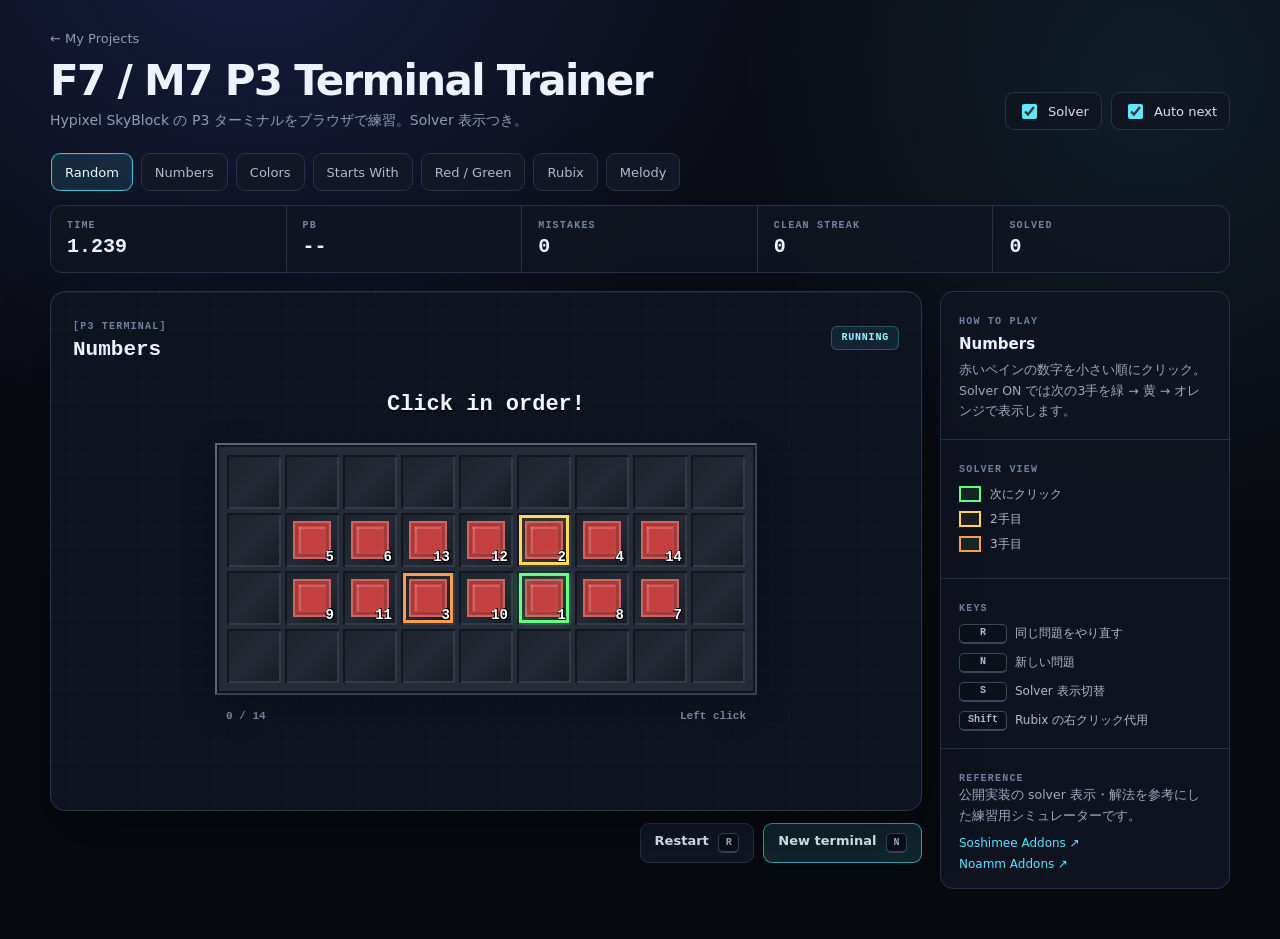
==== hypixel-terminal/index.html @ c309dcd3 "Add F7 M7 P3 terminal trainer" ====
<!DOCTYPE html>
<html lang="ja">
<head>
  <meta charset="UTF-8">
  <meta name="viewport" content="width=device-width, initial-scale=1.0">
  <meta name="description" content="Hypixel SkyBlock F7/M7 P3 terminal trainer with solver-style overlays.">
  <title>F7 / M7 P3 Terminal Trainer</title>
  <link rel="stylesheet" href="style.css">
</head>
<body>
  <main class="app-shell">
    <header class="topbar">
      <div>
        <a class="back-link" href="../">← My Projects</a>
        <h1>F7 / M7 P3 Terminal Trainer</h1>
        <p class="subtitle">Hypixel SkyBlock の P3 ターミナルをブラウザで練習。Solver 表示つき。</p>
      </div>
      <div class="top-actions">
        <label class="switch-row">
          <input id="solverToggle" type="checkbox" checked>
          <span>Solver</span>
        </label>
        <label class="switch-row">
          <input id="autoNextToggle" type="checkbox" checked>
          <span>Auto next</span>
        </label>
      </div>
    </header>

    <section class="mode-strip" aria-label="Terminal type">
      <button class="mode-btn active" data-mode="random">Random</button>
      <button class="mode-btn" data-mode="numbers">Numbers</button>
      <button class="mode-btn" data-mode="colors">Colors</button>
      <button class="mode-btn" data-mode="startswith">Starts With</button>
      <button class="mode-btn" data-mode="redgreen">Red / Green</button>
      <button class="mode-btn" data-mode="rubix">Rubix</button>
      <button class="mode-btn" data-mode="melody">Melody</button>
    </section>

    <section class="stats-bar" aria-label="Round stats">
      <div class="stat"><span class="stat-label">TIME</span><strong id="timeValue">0.000</strong></div>
      <div class="stat"><span class="stat-label">PB</span><strong id="pbValue">--</strong></div>
      <div class="stat"><span class="stat-label">MISTAKES</span><strong id="mistakeValue">0</strong></div>
      <div class="stat"><span class="stat-label">CLEAN STREAK</span><strong id="streakValue">0</strong></div>
      <div class="stat"><span class="stat-label">SOLVED</span><strong id="solvedValue">0</strong></div>
    </section>

    <section class="workspace">
      <div class="terminal-wrap">
        <div id="terminalCard" class="terminal-card">
          <div class="terminal-head">
            <div>
              <span class="terminal-kicker">[P3 TERMINAL]</span>
              <h2 id="terminalName">Numbers</h2>
            </div>
            <span id="roundState" class="round-state">READY</span>
          </div>

          <div id="prompt" class="prompt">Click in order!</div>
          <div id="grid" class="inventory-grid" role="grid" aria-label="Terminal inventory"></div>

          <div class="terminal-footer">
            <span id="progressText">0 / 0</span>
            <span id="inputHint">Left click</span>
          </div>
          <div id="flashLayer" class="flash-layer" aria-hidden="true"></div>
        </div>

        <div class="round-actions">
          <button id="restartBtn" class="secondary-btn">Restart <kbd>R</kbd></button>
          <button id="nextBtn" class="primary-btn">New terminal <kbd>N</kbd></button>
        </div>
      </div>

      <aside class="info-panel">
        <section>
          <span class="eyebrow">HOW TO PLAY</span>
          <h3 id="instructionTitle">Numbers</h3>
          <p id="instructionText"></p>
        </section>

        <section>
          <span class="eyebrow">SOLVER VIEW</span>
          <div id="solverLegend" class="solver-legend"></div>
        </section>

        <section class="key-list">
          <span class="eyebrow">KEYS</span>
          <div><kbd>R</kbd><span>同じ問題をやり直す</span></div>
          <div><kbd>N</kbd><span>新しい問題</span></div>
          <div><kbd>S</kbd><span>Solver 表示切替</span></div>
          <div><kbd>Shift</kbd><span>Rubix の右クリック代用</span></div>
        </section>

        <section class="reference-note">
          <span class="eyebrow">REFERENCE</span>
          <p>公開実装の solver 表示・解法を参考にした練習用シミュレーターです。</p>
          <div class="reference-links">
            <a href="https://github.com/SoshimeeDeveloper/Soshimee-Addons" target="_blank" rel="noreferrer">Soshimee Addons ↗</a>
            <a href="https://github.com/Noamm9/NoammAddons" target="_blank" rel="noreferrer">Noamm Addons ↗</a>
          </div>
        </section>
      </aside>
    </section>
  </main>

  <div id="toast" class="toast" role="status" aria-live="polite"></div>
  <script src="app.js"></script>
</body>
</html>
---- hypixel-terminal/style.css ----
:root {
  color-scheme: dark;
  --bg: #090b12;
  --panel: #101522;
  --panel-2: #151b2b;
  --line: #27314a;
  --text: #edf4ff;
  --muted: #8f9ab3;
  --cyan: #55e7ff;
  --green: #65ff84;
  --lime: #a9ff5c;
  --yellow: #ffd85c;
  --red: #ff5b68;
  --magenta: #ff62d7;
  --blue: #6c84ff;
  --slot: clamp(36px, 5.5vw, 54px);
}

* {
  box-sizing: border-box;
}

html {
  background: var(--bg);
}

body {
  margin: 0;
  min-height: 100vh;
  background:
    radial-gradient(circle at 20% -10%, rgba(74, 103, 255, 0.18), transparent 34rem),
    radial-gradient(circle at 90% 10%, rgba(85, 231, 255, 0.08), transparent 26rem),
    linear-gradient(180deg, #0a0d16, #080a10 72%);
  color: var(--text);
  font-family: Inter, ui-sans-serif, system-ui, -apple-system, BlinkMacSystemFont, "Segoe UI", sans-serif;
}

button,
input {
  font: inherit;
}

button {
  color: inherit;
}

a {
  color: var(--cyan);
  text-decoration: none;
}

a:hover {
  text-decoration: underline;
}

.app-shell {
  width: min(1180px, calc(100% - 30px));
  margin: 0 auto;
  padding: 28px 0 50px;
}

.topbar {
  display: flex;
  align-items: flex-end;
  justify-content: space-between;
  gap: 24px;
  margin-bottom: 22px;
}

.back-link {
  display: inline-block;
  margin-bottom: 14px;
  color: var(--muted);
  font-size: 13px;
}

h1 {
  margin: 0;
  font-size: clamp(26px, 4vw, 42px);
  line-height: 1;
  letter-spacing: -0.04em;
}

.subtitle {
  margin: 10px 0 0;
  color: var(--muted);
  font-size: 14px;
}

.top-actions {
  display: flex;
  gap: 9px;
  flex-wrap: wrap;
}

.switch-row {
  display: inline-flex;
  align-items: center;
  gap: 8px;
  min-height: 38px;
  padding: 0 12px;
  border: 1px solid var(--line);
  border-radius: 9px;
  background: rgba(16, 21, 34, 0.9);
  color: #d6dff0;
  font-size: 13px;
  cursor: pointer;
  user-select: none;
}

.switch-row input {
  width: 15px;
  height: 15px;
  accent-color: #63e6ff;
}

.mode-strip {
  display: flex;
  gap: 8px;
  overflow-x: auto;
  padding: 1px 1px 10px;
  scrollbar-width: thin;
}

.mode-btn,
.primary-btn,
.secondary-btn {
  border: 1px solid var(--line);
  border-radius: 9px;
  background: #111725;
  cursor: pointer;
  transition: 120ms ease;
}

.mode-btn {
  flex: 0 0 auto;
  min-height: 38px;
  padding: 0 13px;
  color: #aeb8ce;
  font-size: 13px;
}

.mode-btn:hover,
.secondary-btn:hover {
  border-color: #42506e;
  background: #161e2e;
}

.mode-btn.active {
  border-color: rgba(85, 231, 255, 0.75);
  background: rgba(85, 231, 255, 0.11);
  color: #e8fbff;
  box-shadow: inset 0 0 0 1px rgba(85, 231, 255, 0.08);
}

.stats-bar {
  display: grid;
  grid-template-columns: repeat(5, 1fr);
  overflow: hidden;
  margin: 4px 0 18px;
  border: 1px solid var(--line);
  border-radius: 12px;
  background: rgba(16, 21, 34, 0.82);
}

.stat {
  min-width: 0;
  padding: 14px 16px;
  border-right: 1px solid var(--line);
}

.stat:last-child {
  border-right: 0;
}

.stat-label {
  display: block;
  margin-bottom: 4px;
  color: #77839e;
  font: 700 10px/1.2 ui-monospace, SFMono-Regular, Menlo, Consolas, monospace;
  letter-spacing: 0.12em;
}

.stat strong {
  display: block;
  overflow: hidden;
  font: 700 20px/1.1 ui-monospace, SFMono-Regular, Menlo, Consolas, monospace;
  text-overflow: ellipsis;
}

.workspace {
  display: grid;
  grid-template-columns: minmax(0, 1fr) 290px;
  gap: 18px;
  align-items: start;
}

.terminal-wrap {
  min-width: 0;
}

.terminal-card {
  position: relative;
  overflow: hidden;
  min-height: 520px;
  padding: 22px;
  border: 1px solid #2a3550;
  border-radius: 15px;
  background:
    linear-gradient(rgba(255,255,255,0.012) 1px, transparent 1px),
    linear-gradient(90deg, rgba(255,255,255,0.012) 1px, transparent 1px),
    #0e1320;
  background-size: 18px 18px;
  box-shadow:
    0 24px 55px rgba(0, 0, 0, 0.32),
    inset 0 1px rgba(255,255,255,0.03);
}

.terminal-card.complete {
  border-color: rgba(101, 255, 132, 0.58);
  box-shadow: 0 24px 55px rgba(0, 0, 0, 0.32), inset 0 0 40px rgba(101, 255, 132, 0.045);
}

.terminal-head {
  display: flex;
  align-items: center;
  justify-content: space-between;
  gap: 18px;
}

.terminal-kicker,
.eyebrow {
  color: #70809f;
  font: 700 10px/1.2 ui-monospace, SFMono-Regular, Menlo, Consolas, monospace;
  letter-spacing: 0.12em;
}

.terminal-head h2 {
  margin: 5px 0 0;
  font: 700 21px/1.1 ui-monospace, SFMono-Regular, Menlo, Consolas, monospace;
}

.round-state {
  padding: 6px 9px;
  border: 1px solid rgba(85, 231, 255, 0.28);
  border-radius: 6px;
  background: rgba(85, 231, 255, 0.08);
  color: #9bf1ff;
  font: 700 10px/1 ui-monospace, SFMono-Regular, Menlo, Consolas, monospace;
  letter-spacing: 0.08em;
}

.round-state.done {
  border-color: rgba(101, 255, 132, 0.32);
  background: rgba(101, 255, 132, 0.1);
  color: #9dffad;
}

.prompt {
  min-height: 44px;
  margin: 22px auto 16px;
  display: flex;
  align-items: center;
  justify-content: center;
  color: #f4f6ff;
  font: 700 clamp(16px, 2.7vw, 22px)/1.25 ui-monospace, SFMono-Regular, Menlo, Consolas, monospace;
  text-align: center;
  text-shadow: 0 2px 0 rgba(0,0,0,0.7);
}

.inventory-grid {
  --rows: 5;
  position: relative;
  display: grid;
  grid-template-columns: repeat(9, var(--slot));
  grid-auto-rows: var(--slot);
  gap: 4px;
  width: max-content;
  max-width: 100%;
  margin: 0 auto;
  padding: 10px;
  border: 2px solid #383f50;
  border-top-color: #5c6475;
  border-left-color: #5c6475;
  background: #252b37;
  box-shadow:
    inset 0 0 0 2px #11151d,
    0 11px 30px rgba(0,0,0,0.26);
  touch-action: manipulation;
}

.slot {
  position: relative;
  display: flex;
  align-items: center;
  justify-content: center;
  min-width: 0;
  min-height: 0;
  padding: 2px;
  border: 0;
  border-radius: 1px;
  background:
    linear-gradient(135deg, #1d222c, #242a35 52%, #151a22);
  box-shadow:
    inset 2px 2px #11161f,
    inset -2px -2px #343b48;
  color: white;
  cursor: default;
  user-select: none;
}

.slot.interactive {
  cursor: pointer;
}

.slot.interactive:hover {
  filter: brightness(1.12);
}

.slot.solved {
  opacity: 0.18;
  filter: saturate(0.35);
}

.slot::after {
  content: "";
  position: absolute;
  inset: 2px;
  border: 0 solid transparent;
  pointer-events: none;
}

.slot.solver-1::after {
  border: 3px solid var(--green);
  box-shadow: inset 0 0 14px rgba(101, 255, 132, 0.2), 0 0 12px rgba(101, 255, 132, 0.28);
}

.slot.solver-2::after {
  border: 3px solid var(--yellow);
  box-shadow: inset 0 0 14px rgba(255, 216, 92, 0.15);
}

.slot.solver-3::after {
  border: 3px solid #ff9c54;
}

.slot.solver-target::after {
  border: 3px solid var(--green);
  background: rgba(101, 255, 132, 0.08);
  box-shadow: inset 0 0 16px rgba(101, 255, 132, 0.15);
}

.slot.solver-positive::after {
  border: 3px solid #76ff82;
  background: rgba(118, 255, 130, 0.08);
}

.slot.solver-negative::after {
  border: 3px solid #6aa2ff;
  background: rgba(106, 162, 255, 0.09);
}

.pane {
  position: absolute;
  inset: 8px;
  border: 2px solid rgba(255,255,255,0.18);
  box-shadow:
    inset 0 0 0 3px rgba(0,0,0,0.18),
    inset 0 0 10px rgba(255,255,255,0.12);
  background: var(--pane-color, #c44);
}

.pane::before,
.pane::after {
  content: "";
  position: absolute;
  background: rgba(255,255,255,0.16);
}

.pane::before {
  left: 4px;
  right: 4px;
  top: 4px;
  height: 2px;
}

.pane::after {
  top: 4px;
  bottom: 4px;
  left: 4px;
  width: 2px;
}

.slot-count {
  position: absolute;
  right: 5px;
  bottom: 3px;
  z-index: 3;
  color: #fff;
  font: 900 clamp(10px, 1.8vw, 14px)/1 ui-monospace, SFMono-Regular, Menlo, Consolas, monospace;
  text-shadow: 1px 1px #000, -1px 1px #000, 1px -1px #000;
}

.solver-number {
  position: relative;
  z-index: 4;
  color: #fff;
  font: 900 clamp(15px, 2vw, 20px)/1 ui-monospace, SFMono-Regular, Menlo, Consolas, monospace;
  text-shadow: 1px 1px 0 #000;
}

.item-icon {
  position: absolute;
  width: 64%;
  height: 64%;
  transform: rotate(-6deg);
  border: 2px solid rgba(255,255,255,0.22);
  border-radius: 5px;
  background:
    linear-gradient(135deg, rgba(255,255,255,0.28), transparent 30%),
    var(--item-color, #7d8aa6);
  box-shadow:
    inset -4px -4px rgba(0,0,0,0.16),
    2px 3px rgba(0,0,0,0.28);
}

.item-initials {
  position: relative;
  z-index: 2;
  max-width: 82%;
  color: white;
  font: 900 clamp(9px, 1.45vw, 12px)/1 ui-monospace, SFMono-Regular, Menlo, Consolas, monospace;
  text-align: center;
  text-shadow: 1px 1px #000;
  pointer-events: none;
}

.item-name {
  position: absolute;
  left: 2px;
  right: 2px;
  bottom: 2px;
  z-index: 3;
  overflow: hidden;
  color: rgba(255,255,255,0.88);
  font: 700 clamp(6px, 1vw, 8px)/1 ui-monospace, SFMono-Regular, Menlo, Consolas, monospace;
  text-align: center;
  text-overflow: ellipsis;
  white-space: nowrap;
  text-shadow: 1px 1px #000;
  pointer-events: none;
}

.melody-column::before {
  content: "";
  position: absolute;
  inset: 0;
  background: rgba(255, 98, 215, 0.10);
  box-shadow: inset 0 0 0 1px rgba(255, 98, 215, 0.22);
}

.melody-marker {
  position: absolute;
  inset: 8px;
  border: 2px solid rgba(255,255,255,0.28);
  background: #d345bf;
  box-shadow: inset 0 0 10px rgba(255,255,255,0.22);
}

.melody-runner {
  position: absolute;
  inset: 8px;
  border: 2px solid rgba(255,255,255,0.34);
  background: #68d85c;
  box-shadow: 0 0 14px rgba(104, 216, 92, 0.36), inset 0 0 8px rgba(255,255,255,0.18);
}

.melody-button {
  position: absolute;
  inset: 10px 7px;
  border: 2px solid rgba(255,255,255,0.25);
  background: #9a4b35;
  box-shadow: inset 0 0 0 3px rgba(0,0,0,0.18);
}

.melody-button.active {
  background: #78b54f;
}

.terminal-footer {
  display: flex;
  align-items: center;
  justify-content: space-between;
  gap: 12px;
  width: min(100%, 520px);
  margin: 14px auto 0;
  color: #7f8ba4;
  font: 700 11px/1.3 ui-monospace, SFMono-Regular, Menlo, Consolas, monospace;
}

.flash-layer {
  position: absolute;
  inset: 0;
  border-radius: inherit;
  pointer-events: none;
  opacity: 0;
}

.flash-layer.bad {
  animation: badFlash 220ms ease;
}

.flash-layer.good {
  animation: goodFlash 260ms ease;
}

@keyframes badFlash {
  0% { opacity: 0; box-shadow: inset 0 0 0 2px rgba(255,91,104,0); }
  35% { opacity: 1; box-shadow: inset 0 0 0 3px rgba(255,91,104,0.75), inset 0 0 60px rgba(255,91,104,0.08); }
  100% { opacity: 0; }
}

@keyframes goodFlash {
  0% { opacity: 0; }
  35% { opacity: 1; box-shadow: inset 0 0 0 3px rgba(101,255,132,0.72), inset 0 0 60px rgba(101,255,132,0.07); }
  100% { opacity: 0; }
}

.round-actions {
  display: flex;
  justify-content: flex-end;
  gap: 9px;
  margin-top: 12px;
}

.primary-btn,
.secondary-btn {
  min-height: 40px;
  padding: 0 14px;
  font-size: 13px;
  font-weight: 700;
}

.primary-btn {
  border-color: rgba(85, 231, 255, 0.65);
  background: rgba(85, 231, 255, 0.13);
  color: #e6fbff;
}

.primary-btn:hover {
  background: rgba(85, 231, 255, 0.19);
}

kbd {
  display: inline-flex;
  min-width: 21px;
  min-height: 20px;
  align-items: center;
  justify-content: center;
  padding: 0 5px;
  border: 1px solid #3b465d;
  border-bottom-width: 2px;
  border-radius: 5px;
  background: #0b101a;
  color: #aeb9ce;
  font: 700 10px/1 ui-monospace, SFMono-Regular, Menlo, Consolas, monospace;
}

.round-actions kbd {
  margin-left: 5px;
}

.info-panel {
  overflow: hidden;
  border: 1px solid var(--line);
  border-radius: 13px;
  background: rgba(16, 21, 34, 0.88);
}

.info-panel section {
  padding: 17px 18px;
  border-bottom: 1px solid var(--line);
}

.info-panel section:last-child {
  border-bottom: 0;
}

.info-panel h3 {
  margin: 7px 0 7px;
  font-size: 15px;
}

.info-panel p {
  margin: 0;
  color: #9ca8c0;
  font-size: 12.5px;
  line-height: 1.65;
}

.solver-legend {
  margin-top: 10px;
}

.legend-row {
  display: flex;
  align-items: center;
  gap: 9px;
  margin: 8px 0;
  color: #aeb8cb;
  font-size: 12px;
}

.legend-swatch {
  width: 22px;
  height: 16px;
  border: 2px solid var(--green);
  background: rgba(101,255,132,0.08);
}

.legend-swatch.second {
  border-color: var(--yellow);
  background: rgba(255,216,92,0.06);
}

.legend-swatch.third {
  border-color: #ff9c54;
}

.legend-swatch.right {
  border-color: #6aa2ff;
  background: rgba(106,162,255,0.08);
}

.key-list > div {
  display: grid;
  grid-template-columns: 48px 1fr;
  align-items: center;
  gap: 8px;
  margin-top: 9px;
  color: #aeb8cb;
  font-size: 12px;
}

.reference-links {
  display: flex;
  flex-direction: column;
  gap: 7px;
  margin-top: 10px;
  font-size: 12px;
}

.toast {
  position: fixed;
  left: 50%;
  bottom: 24px;
  z-index: 50;
  transform: translate(-50%, 18px);
  padding: 9px 13px;
  border: 1px solid #35415a;
  border-radius: 8px;
  background: rgba(10, 14, 24, 0.94);
  color: #dfe8fb;
  font: 700 12px/1.2 ui-monospace, SFMono-Regular, Menlo, Consolas, monospace;
  opacity: 0;
  pointer-events: none;
  transition: 160ms ease;
}

.toast.show {
  transform: translate(-50%, 0);
  opacity: 1;
}

@media (max-width: 900px) {
  .workspace {
    grid-template-columns: 1fr;
  }

  .info-panel {
    display: grid;
    grid-template-columns: repeat(2, 1fr);
  }

  .info-panel section {
    border-right: 1px solid var(--line);
  }

  .info-panel section:nth-child(even) {
    border-right: 0;
  }
}

@media (max-width: 720px) {
  :root {
    --slot: min(9.1vw, 47px);
  }

  .app-shell {
    width: min(100% - 18px, 1180px);
    padding-top: 18px;
  }

  .topbar {
    align-items: flex-start;
    flex-direction: column;
    gap: 14px;
  }

  .stats-bar {
    grid-template-columns: repeat(3, 1fr);
  }

  .stat {
    border-bottom: 1px solid var(--line);
  }

  .stat:nth-child(3) {
    border-right: 0;
  }

  .stat:nth-child(4),
  .stat:nth-child(5) {
    border-bottom: 0;
  }

  .terminal-card {
    min-height: 0;
    padding: 16px 8px 18px;
  }

  .inventory-grid {
    gap: 3px;
    padding: 7px;
  }

  .info-panel {
    grid-template-columns: 1fr;
  }

  .info-panel section,
  .info-panel section:nth-child(even) {
    border-right: 0;
  }

  .round-actions {
    justify-content: stretch;
  }

  .round-actions button {
    flex: 1;
  }
}

@media (max-width: 430px) {
  :root {
    --slot: 8.9vw;
  }

  .stats-bar {
    grid-template-columns: repeat(2, 1fr);
  }

  .stat:nth-child(2),
  .stat:nth-child(4) {
    border-right: 0;
  }

  .stat:nth-child(3) {
    border-right: 1px solid var(--line);
  }

  .stat:nth-child(4) {
    border-bottom: 1px solid var(--line);
  }

  .stat:nth-child(5) {
    grid-column: 1 / -1;
  }

  .prompt {
    margin-top: 16px;
  }

  .inventory-grid {
    gap: 2px;
    padding: 5px;
  }

  .pane,
  .melody-marker,
  .melody-runner {
    inset: 6px;
  }
}
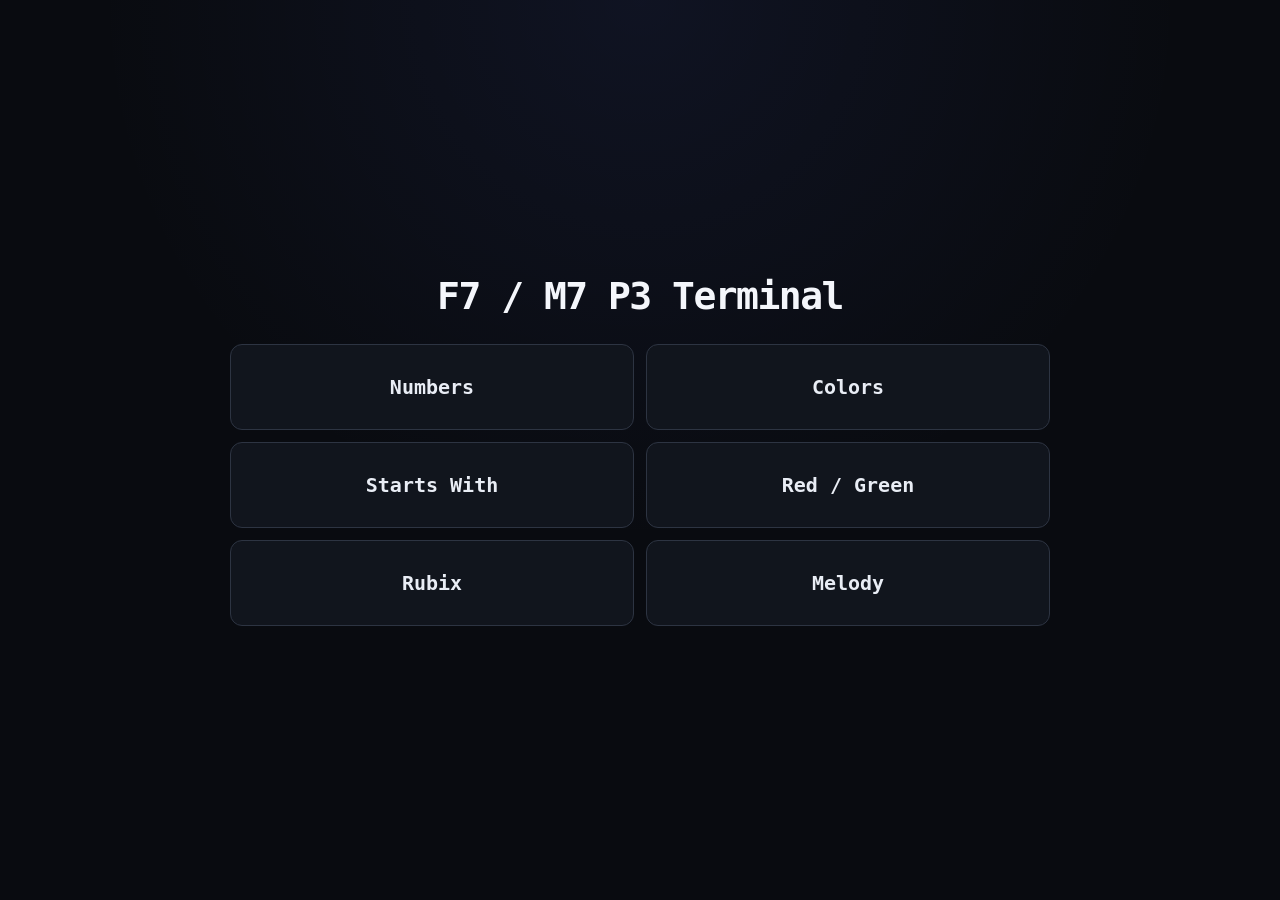
==== commit c1cac13b: "Simplify P3 terminal trainer UI" ====
--- a/hypixel-terminal/index.html
+++ b/hypixel-terminal/index.html
@@ -3,108 +3,28 @@
 <head>
   <meta charset="UTF-8">
   <meta name="viewport" content="width=device-width, initial-scale=1.0">
-  <meta name="description" content="Hypixel SkyBlock F7/M7 P3 terminal trainer with solver-style overlays.">
   <title>F7 / M7 P3 Terminal Trainer</title>
   <link rel="stylesheet" href="style.css">
 </head>
 <body>
-  <main class="app-shell">
-    <header class="topbar">
-      <div>
-        <a class="back-link" href="../">← My Projects</a>
-        <h1>F7 / M7 P3 Terminal Trainer</h1>
-        <p class="subtitle">Hypixel SkyBlock の P3 ターミナルをブラウザで練習。Solver 表示つき。</p>
-      </div>
-      <div class="top-actions">
-        <label class="switch-row">
-          <input id="solverToggle" type="checkbox" checked>
-          <span>Solver</span>
-        </label>
-        <label class="switch-row">
-          <input id="autoNextToggle" type="checkbox" checked>
-          <span>Auto next</span>
-        </label>
-      </div>
-    </header>
-
-    <section class="mode-strip" aria-label="Terminal type">
-      <button class="mode-btn active" data-mode="random">Random</button>
-      <button class="mode-btn" data-mode="numbers">Numbers</button>
-      <button class="mode-btn" data-mode="colors">Colors</button>
-      <button class="mode-btn" data-mode="startswith">Starts With</button>
-      <button class="mode-btn" data-mode="redgreen">Red / Green</button>
-      <button class="mode-btn" data-mode="rubix">Rubix</button>
-      <button class="mode-btn" data-mode="melody">Melody</button>
-    </section>
-
-    <section class="stats-bar" aria-label="Round stats">
-      <div class="stat"><span class="stat-label">TIME</span><strong id="timeValue">0.000</strong></div>
-      <div class="stat"><span class="stat-label">PB</span><strong id="pbValue">--</strong></div>
-      <div class="stat"><span class="stat-label">MISTAKES</span><strong id="mistakeValue">0</strong></div>
-      <div class="stat"><span class="stat-label">CLEAN STREAK</span><strong id="streakValue">0</strong></div>
-      <div class="stat"><span class="stat-label">SOLVED</span><strong id="solvedValue">0</strong></div>
-    </section>
-
-    <section class="workspace">
-      <div class="terminal-wrap">
-        <div id="terminalCard" class="terminal-card">
-          <div class="terminal-head">
-            <div>
-              <span class="terminal-kicker">[P3 TERMINAL]</span>
-              <h2 id="terminalName">Numbers</h2>
-            </div>
-            <span id="roundState" class="round-state">READY</span>
-          </div>
-
-          <div id="prompt" class="prompt">Click in order!</div>
-          <div id="grid" class="inventory-grid" role="grid" aria-label="Terminal inventory"></div>
-
-          <div class="terminal-footer">
-            <span id="progressText">0 / 0</span>
-            <span id="inputHint">Left click</span>
-          </div>
-          <div id="flashLayer" class="flash-layer" aria-hidden="true"></div>
-        </div>
-
-        <div class="round-actions">
-          <button id="restartBtn" class="secondary-btn">Restart <kbd>R</kbd></button>
-          <button id="nextBtn" class="primary-btn">New terminal <kbd>N</kbd></button>
-        </div>
-      </div>
-
-      <aside class="info-panel">
-        <section>
-          <span class="eyebrow">HOW TO PLAY</span>
-          <h3 id="instructionTitle">Numbers</h3>
-          <p id="instructionText"></p>
-        </section>
-
-        <section>
-          <span class="eyebrow">SOLVER VIEW</span>
-          <div id="solverLegend" class="solver-legend"></div>
-        </section>
-
-        <section class="key-list">
-          <span class="eyebrow">KEYS</span>
-          <div><kbd>R</kbd><span>同じ問題をやり直す</span></div>
-          <div><kbd>N</kbd><span>新しい問題</span></div>
-          <div><kbd>S</kbd><span>Solver 表示切替</span></div>
-          <div><kbd>Shift</kbd><span>Rubix の右クリック代用</span></div>
-        </section>
-
-        <section class="reference-note">
-          <span class="eyebrow">REFERENCE</span>
-          <p>公開実装の solver 表示・解法を参考にした練習用シミュレーターです。</p>
-          <div class="reference-links">
-            <a href="https://github.com/SoshimeeDeveloper/Soshimee-Addons" target="_blank" rel="noreferrer">Soshimee Addons ↗</a>
-            <a href="https://github.com/Noamm9/NoammAddons" target="_blank" rel="noreferrer">Noamm Addons ↗</a>
-          </div>
-        </section>
-      </aside>
-    </section>
+  <main id="selectionScreen" class="screen selection-screen">
+    <h1>F7 / M7 P3 Terminal</h1>
+    <div class="type-grid">
+      <button data-type="numbers">Numbers</button>
+      <button data-type="colors">Colors</button>
+      <button data-type="startswith">Starts With</button>
+      <button data-type="redgreen">Red / Green</button>
+      <button data-type="rubix">Rubix</button>
+      <button data-type="melody">Melody</button>
+    </div>
   </main>
 
-  <div id="toast" class="toast" role="status" aria-live="polite"></div>
+  <main id="gameScreen" class="screen game-screen hidden">
+    <button id="gameTitle" class="game-title" type="button"></button>
+    <div id="grid" class="inventory-grid" aria-label="Terminal solver"></div>
+    <div id="timer" class="timer">0.000</div>
+  </main>
+
   <script src="app.js"></script>
 </body>
 </html>
--- a/hypixel-terminal/style.css
+++ b/hypixel-terminal/style.css
@@ -1,291 +1,126 @@
 :root {
   color-scheme: dark;
-  --bg: #090b12;
-  --panel: #101522;
-  --panel-2: #151b2b;
-  --line: #27314a;
-  --text: #edf4ff;
-  --muted: #8f9ab3;
-  --cyan: #55e7ff;
+  --bg: #090b10;
+  --text: #f4f6fb;
+  --muted: #9299a8;
+  --slot: clamp(38px, 6vw, 58px);
   --green: #65ff84;
-  --lime: #a9ff5c;
   --yellow: #ffd85c;
-  --red: #ff5b68;
-  --magenta: #ff62d7;
-  --blue: #6c84ff;
-  --slot: clamp(36px, 5.5vw, 54px);
+  --orange: #ff9c54;
+  --blue: #6aa2ff;
 }
 
 * {
   box-sizing: border-box;
 }
 
-html {
-  background: var(--bg);
-}
-
+html,
 body {
   margin: 0;
+  min-height: 100%;
+  background: var(--bg);
+  color: var(--text);
+  font-family: ui-monospace, SFMono-Regular, Menlo, Consolas, monospace;
+}
+
+body {
   min-height: 100vh;
   background:
-    radial-gradient(circle at 20% -10%, rgba(74, 103, 255, 0.18), transparent 34rem),
-    radial-gradient(circle at 90% 10%, rgba(85, 231, 255, 0.08), transparent 26rem),
-    linear-gradient(180deg, #0a0d16, #080a10 72%);
-  color: var(--text);
-  font-family: Inter, ui-sans-serif, system-ui, -apple-system, BlinkMacSystemFont, "Segoe UI", sans-serif;
-}
-
-button,
-input {
+    radial-gradient(circle at 50% 0%, rgba(94, 118, 255, 0.08), transparent 34rem),
+    #090b10;
+}
+
+button {
   font: inherit;
 }
 
-button {
-  color: inherit;
-}
-
-a {
-  color: var(--cyan);
-  text-decoration: none;
-}
-
-a:hover {
-  text-decoration: underline;
-}
-
-.app-shell {
-  width: min(1180px, calc(100% - 30px));
+.screen {
+  width: min(100% - 24px, 820px);
+  min-height: 100vh;
   margin: 0 auto;
-  padding: 28px 0 50px;
-}
-
-.topbar {
+}
+
+.hidden {
+  display: none !important;
+}
+
+.selection-screen {
   display: flex;
-  align-items: flex-end;
-  justify-content: space-between;
-  gap: 24px;
-  margin-bottom: 22px;
-}
-
-.back-link {
-  display: inline-block;
-  margin-bottom: 14px;
-  color: var(--muted);
-  font-size: 13px;
-}
-
-h1 {
-  margin: 0;
-  font-size: clamp(26px, 4vw, 42px);
-  line-height: 1;
+  flex-direction: column;
+  justify-content: center;
+  padding: 42px 0;
+}
+
+.selection-screen h1 {
+  margin: 0 0 26px;
+  text-align: center;
+  font-size: clamp(24px, 5vw, 38px);
   letter-spacing: -0.04em;
 }
 
-.subtitle {
-  margin: 10px 0 0;
-  color: var(--muted);
-  font-size: 14px;
-}
-
-.top-actions {
+.type-grid {
+  display: grid;
+  grid-template-columns: repeat(2, minmax(0, 1fr));
+  gap: 12px;
+}
+
+.type-grid button {
+  min-height: 86px;
+  border: 1px solid #2d3442;
+  border-radius: 12px;
+  background: #11151d;
+  color: #e9edf5;
+  cursor: pointer;
+  font-size: clamp(16px, 2.5vw, 20px);
+  font-weight: 700;
+  transition: 120ms ease;
+}
+
+.type-grid button:hover {
+  border-color: #59657e;
+  background: #171d28;
+  transform: translateY(-1px);
+}
+
+.type-grid button:active {
+  transform: translateY(0);
+}
+
+.game-screen {
   display: flex;
-  gap: 9px;
-  flex-wrap: wrap;
-}
-
-.switch-row {
-  display: inline-flex;
-  align-items: center;
-  gap: 8px;
-  min-height: 38px;
-  padding: 0 12px;
-  border: 1px solid var(--line);
-  border-radius: 9px;
-  background: rgba(16, 21, 34, 0.9);
-  color: #d6dff0;
-  font-size: 13px;
-  cursor: pointer;
-  user-select: none;
-}
-
-.switch-row input {
-  width: 15px;
-  height: 15px;
-  accent-color: #63e6ff;
-}
-
-.mode-strip {
-  display: flex;
-  gap: 8px;
-  overflow-x: auto;
-  padding: 1px 1px 10px;
-  scrollbar-width: thin;
-}
-
-.mode-btn,
-.primary-btn,
-.secondary-btn {
-  border: 1px solid var(--line);
-  border-radius: 9px;
-  background: #111725;
-  cursor: pointer;
-  transition: 120ms ease;
-}
-
-.mode-btn {
-  flex: 0 0 auto;
-  min-height: 38px;
-  padding: 0 13px;
-  color: #aeb8ce;
-  font-size: 13px;
-}
-
-.mode-btn:hover,
-.secondary-btn:hover {
-  border-color: #42506e;
-  background: #161e2e;
-}
-
-.mode-btn.active {
-  border-color: rgba(85, 231, 255, 0.75);
-  background: rgba(85, 231, 255, 0.11);
-  color: #e8fbff;
-  box-shadow: inset 0 0 0 1px rgba(85, 231, 255, 0.08);
-}
-
-.stats-bar {
-  display: grid;
-  grid-template-columns: repeat(5, 1fr);
-  overflow: hidden;
-  margin: 4px 0 18px;
-  border: 1px solid var(--line);
-  border-radius: 12px;
-  background: rgba(16, 21, 34, 0.82);
-}
-
-.stat {
-  min-width: 0;
-  padding: 14px 16px;
-  border-right: 1px solid var(--line);
-}
-
-.stat:last-child {
-  border-right: 0;
-}
-
-.stat-label {
-  display: block;
-  margin-bottom: 4px;
-  color: #77839e;
-  font: 700 10px/1.2 ui-monospace, SFMono-Regular, Menlo, Consolas, monospace;
-  letter-spacing: 0.12em;
-}
-
-.stat strong {
-  display: block;
-  overflow: hidden;
-  font: 700 20px/1.1 ui-monospace, SFMono-Regular, Menlo, Consolas, monospace;
-  text-overflow: ellipsis;
-}
-
-.workspace {
-  display: grid;
-  grid-template-columns: minmax(0, 1fr) 290px;
-  gap: 18px;
-  align-items: start;
-}
-
-.terminal-wrap {
-  min-width: 0;
-}
-
-.terminal-card {
-  position: relative;
-  overflow: hidden;
-  min-height: 520px;
-  padding: 22px;
-  border: 1px solid #2a3550;
-  border-radius: 15px;
-  background:
-    linear-gradient(rgba(255,255,255,0.012) 1px, transparent 1px),
-    linear-gradient(90deg, rgba(255,255,255,0.012) 1px, transparent 1px),
-    #0e1320;
-  background-size: 18px 18px;
-  box-shadow:
-    0 24px 55px rgba(0, 0, 0, 0.32),
-    inset 0 1px rgba(255,255,255,0.03);
-}
-
-.terminal-card.complete {
-  border-color: rgba(101, 255, 132, 0.58);
-  box-shadow: 0 24px 55px rgba(0, 0, 0, 0.32), inset 0 0 40px rgba(101, 255, 132, 0.045);
-}
-
-.terminal-head {
-  display: flex;
-  align-items: center;
-  justify-content: space-between;
-  gap: 18px;
-}
-
-.terminal-kicker,
-.eyebrow {
-  color: #70809f;
-  font: 700 10px/1.2 ui-monospace, SFMono-Regular, Menlo, Consolas, monospace;
-  letter-spacing: 0.12em;
-}
-
-.terminal-head h2 {
-  margin: 5px 0 0;
-  font: 700 21px/1.1 ui-monospace, SFMono-Regular, Menlo, Consolas, monospace;
-}
-
-.round-state {
-  padding: 6px 9px;
-  border: 1px solid rgba(85, 231, 255, 0.28);
-  border-radius: 6px;
-  background: rgba(85, 231, 255, 0.08);
-  color: #9bf1ff;
-  font: 700 10px/1 ui-monospace, SFMono-Regular, Menlo, Consolas, monospace;
-  letter-spacing: 0.08em;
-}
-
-.round-state.done {
-  border-color: rgba(101, 255, 132, 0.32);
-  background: rgba(101, 255, 132, 0.1);
-  color: #9dffad;
-}
-
-.prompt {
-  min-height: 44px;
-  margin: 22px auto 16px;
-  display: flex;
+  flex-direction: column;
   align-items: center;
   justify-content: center;
-  color: #f4f6ff;
-  font: 700 clamp(16px, 2.7vw, 22px)/1.25 ui-monospace, SFMono-Regular, Menlo, Consolas, monospace;
-  text-align: center;
-  text-shadow: 0 2px 0 rgba(0,0,0,0.7);
+  padding: 28px 0;
+}
+
+.game-title {
+  margin: 0 0 18px;
+  padding: 0;
+  border: 0;
+  background: transparent;
+  color: var(--text);
+  cursor: pointer;
+  font-size: clamp(22px, 4vw, 34px);
+  font-weight: 800;
+  letter-spacing: -0.04em;
 }
 
 .inventory-grid {
-  --rows: 5;
-  position: relative;
   display: grid;
   grid-template-columns: repeat(9, var(--slot));
   grid-auto-rows: var(--slot);
   gap: 4px;
   width: max-content;
   max-width: 100%;
-  margin: 0 auto;
   padding: 10px;
-  border: 2px solid #383f50;
-  border-top-color: #5c6475;
-  border-left-color: #5c6475;
-  background: #252b37;
+  border: 2px solid #3d4350;
+  border-top-color: #646d7d;
+  border-left-color: #646d7d;
+  background: #252b35;
   box-shadow:
-    inset 0 0 0 2px #11151d,
-    0 11px 30px rgba(0,0,0,0.26);
+    inset 0 0 0 2px #11151c,
+    0 18px 40px rgba(0, 0, 0, 0.32);
   touch-action: manipulation;
 }
 
@@ -296,15 +131,14 @@
   justify-content: center;
   min-width: 0;
   min-height: 0;
-  padding: 2px;
+  padding: 0;
   border: 0;
   border-radius: 1px;
-  background:
-    linear-gradient(135deg, #1d222c, #242a35 52%, #151a22);
+  background: linear-gradient(135deg, #1d222b, #262c36 52%, #151920);
   box-shadow:
-    inset 2px 2px #11161f,
-    inset -2px -2px #343b48;
-  color: white;
+    inset 2px 2px #10151c,
+    inset -2px -2px #39414d;
+  color: #fff;
   cursor: default;
   user-select: none;
 }
@@ -318,95 +152,67 @@
 }
 
 .slot.solved {
-  opacity: 0.18;
-  filter: saturate(0.35);
+  opacity: 0.17;
 }
 
 .slot::after {
   content: "";
   position: absolute;
   inset: 2px;
-  border: 0 solid transparent;
+  z-index: 5;
   pointer-events: none;
 }
 
 .slot.solver-1::after {
   border: 3px solid var(--green);
-  box-shadow: inset 0 0 14px rgba(101, 255, 132, 0.2), 0 0 12px rgba(101, 255, 132, 0.28);
+  box-shadow: inset 0 0 14px rgba(101,255,132,.18), 0 0 12px rgba(101,255,132,.22);
 }
 
 .slot.solver-2::after {
   border: 3px solid var(--yellow);
-  box-shadow: inset 0 0 14px rgba(255, 216, 92, 0.15);
 }
 
 .slot.solver-3::after {
-  border: 3px solid #ff9c54;
-}
-
-.slot.solver-target::after {
+  border: 3px solid var(--orange);
+}
+
+.slot.solver-target::after,
+.slot.solver-positive::after {
   border: 3px solid var(--green);
-  background: rgba(101, 255, 132, 0.08);
-  box-shadow: inset 0 0 16px rgba(101, 255, 132, 0.15);
-}
-
-.slot.solver-positive::after {
-  border: 3px solid #76ff82;
-  background: rgba(118, 255, 130, 0.08);
+  background: rgba(101,255,132,.06);
 }
 
 .slot.solver-negative::after {
-  border: 3px solid #6aa2ff;
-  background: rgba(106, 162, 255, 0.09);
+  border: 3px solid var(--blue);
+  background: rgba(106,162,255,.06);
 }
 
 .pane {
   position: absolute;
   inset: 8px;
-  border: 2px solid rgba(255,255,255,0.18);
+  border: 2px solid rgba(255,255,255,.18);
+  background: var(--pane-color, #c44);
   box-shadow:
-    inset 0 0 0 3px rgba(0,0,0,0.18),
-    inset 0 0 10px rgba(255,255,255,0.12);
-  background: var(--pane-color, #c44);
-}
-
-.pane::before,
-.pane::after {
-  content: "";
-  position: absolute;
-  background: rgba(255,255,255,0.16);
-}
-
-.pane::before {
-  left: 4px;
-  right: 4px;
-  top: 4px;
-  height: 2px;
-}
-
-.pane::after {
-  top: 4px;
-  bottom: 4px;
-  left: 4px;
-  width: 2px;
+    inset 0 0 0 3px rgba(0,0,0,.18),
+    inset 0 0 10px rgba(255,255,255,.1);
 }
 
 .slot-count {
   position: absolute;
   right: 5px;
   bottom: 3px;
-  z-index: 3;
-  color: #fff;
-  font: 900 clamp(10px, 1.8vw, 14px)/1 ui-monospace, SFMono-Regular, Menlo, Consolas, monospace;
+  z-index: 4;
+  font-size: clamp(10px, 1.7vw, 14px);
+  font-weight: 900;
   text-shadow: 1px 1px #000, -1px 1px #000, 1px -1px #000;
 }
 
 .solver-number {
   position: relative;
-  z-index: 4;
-  color: #fff;
-  font: 900 clamp(15px, 2vw, 20px)/1 ui-monospace, SFMono-Regular, Menlo, Consolas, monospace;
-  text-shadow: 1px 1px 0 #000;
+  z-index: 6;
+  font-size: clamp(15px, 2vw, 20px);
+  font-weight: 900;
+  text-shadow: 1px 1px #000;
 }
 
 .item-icon {
@@ -414,25 +220,24 @@
   width: 64%;
   height: 64%;
   transform: rotate(-6deg);
-  border: 2px solid rgba(255,255,255,0.22);
+  border: 2px solid rgba(255,255,255,.22);
   border-radius: 5px;
   background:
-    linear-gradient(135deg, rgba(255,255,255,0.28), transparent 30%),
+    linear-gradient(135deg, rgba(255,255,255,.28), transparent 30%),
     var(--item-color, #7d8aa6);
   box-shadow:
-    inset -4px -4px rgba(0,0,0,0.16),
-    2px 3px rgba(0,0,0,0.28);
+    inset -4px -4px rgba(0,0,0,.16),
+    2px 3px rgba(0,0,0,.28);
 }
 
 .item-initials {
   position: relative;
-  z-index: 2;
+  z-index: 3;
   max-width: 82%;
-  color: white;
-  font: 900 clamp(9px, 1.45vw, 12px)/1 ui-monospace, SFMono-Regular, Menlo, Consolas, monospace;
+  font-size: clamp(9px, 1.45vw, 12px);
+  font-weight: 900;
   text-align: center;
   text-shadow: 1px 1px #000;
-  pointer-events: none;
 }
 
 .item-name {
@@ -440,351 +245,84 @@
   left: 2px;
   right: 2px;
   bottom: 2px;
-  z-index: 3;
+  z-index: 4;
   overflow: hidden;
-  color: rgba(255,255,255,0.88);
-  font: 700 clamp(6px, 1vw, 8px)/1 ui-monospace, SFMono-Regular, Menlo, Consolas, monospace;
+  font-size: clamp(6px, 1vw, 8px);
+  font-weight: 700;
   text-align: center;
   text-overflow: ellipsis;
   white-space: nowrap;
   text-shadow: 1px 1px #000;
-  pointer-events: none;
 }
 
 .melody-column::before {
   content: "";
   position: absolute;
   inset: 0;
-  background: rgba(255, 98, 215, 0.10);
-  box-shadow: inset 0 0 0 1px rgba(255, 98, 215, 0.22);
+  background: rgba(255, 98, 215, .10);
+  box-shadow: inset 0 0 0 1px rgba(255, 98, 215, .24);
 }
 
 .melody-marker {
   position: absolute;
   inset: 8px;
-  border: 2px solid rgba(255,255,255,0.28);
   background: #d345bf;
-  box-shadow: inset 0 0 10px rgba(255,255,255,0.22);
+  border: 2px solid rgba(255,255,255,.28);
 }
 
 .melody-runner {
   position: absolute;
   inset: 8px;
-  border: 2px solid rgba(255,255,255,0.34);
   background: #68d85c;
-  box-shadow: 0 0 14px rgba(104, 216, 92, 0.36), inset 0 0 8px rgba(255,255,255,0.18);
+  border: 2px solid rgba(255,255,255,.34);
+  box-shadow: 0 0 14px rgba(104,216,92,.36);
 }
 
 .melody-button {
   position: absolute;
   inset: 10px 7px;
-  border: 2px solid rgba(255,255,255,0.25);
-  background: #9a4b35;
-  box-shadow: inset 0 0 0 3px rgba(0,0,0,0.18);
+  background: #944935;
+  border: 2px solid rgba(255,255,255,.24);
 }
 
 .melody-button.active {
   background: #78b54f;
 }
 
-.terminal-footer {
-  display: flex;
-  align-items: center;
-  justify-content: space-between;
-  gap: 12px;
-  width: min(100%, 520px);
-  margin: 14px auto 0;
-  color: #7f8ba4;
-  font: 700 11px/1.3 ui-monospace, SFMono-Regular, Menlo, Consolas, monospace;
-}
-
-.flash-layer {
-  position: absolute;
-  inset: 0;
-  border-radius: inherit;
-  pointer-events: none;
-  opacity: 0;
-}
-
-.flash-layer.bad {
-  animation: badFlash 220ms ease;
-}
-
-.flash-layer.good {
-  animation: goodFlash 260ms ease;
-}
-
-@keyframes badFlash {
-  0% { opacity: 0; box-shadow: inset 0 0 0 2px rgba(255,91,104,0); }
-  35% { opacity: 1; box-shadow: inset 0 0 0 3px rgba(255,91,104,0.75), inset 0 0 60px rgba(255,91,104,0.08); }
-  100% { opacity: 0; }
-}
-
-@keyframes goodFlash {
-  0% { opacity: 0; }
-  35% { opacity: 1; box-shadow: inset 0 0 0 3px rgba(101,255,132,0.72), inset 0 0 60px rgba(101,255,132,0.07); }
-  100% { opacity: 0; }
-}
-
-.round-actions {
-  display: flex;
-  justify-content: flex-end;
-  gap: 9px;
-  margin-top: 12px;
-}
-
-.primary-btn,
-.secondary-btn {
-  min-height: 40px;
-  padding: 0 14px;
-  font-size: 13px;
-  font-weight: 700;
-}
-
-.primary-btn {
-  border-color: rgba(85, 231, 255, 0.65);
-  background: rgba(85, 231, 255, 0.13);
-  color: #e6fbff;
-}
-
-.primary-btn:hover {
-  background: rgba(85, 231, 255, 0.19);
-}
-
-kbd {
-  display: inline-flex;
-  min-width: 21px;
-  min-height: 20px;
-  align-items: center;
-  justify-content: center;
-  padding: 0 5px;
-  border: 1px solid #3b465d;
-  border-bottom-width: 2px;
-  border-radius: 5px;
-  background: #0b101a;
-  color: #aeb9ce;
-  font: 700 10px/1 ui-monospace, SFMono-Regular, Menlo, Consolas, monospace;
-}
-
-.round-actions kbd {
-  margin-left: 5px;
-}
-
-.info-panel {
-  overflow: hidden;
-  border: 1px solid var(--line);
-  border-radius: 13px;
-  background: rgba(16, 21, 34, 0.88);
-}
-
-.info-panel section {
-  padding: 17px 18px;
-  border-bottom: 1px solid var(--line);
-}
-
-.info-panel section:last-child {
-  border-bottom: 0;
-}
-
-.info-panel h3 {
-  margin: 7px 0 7px;
-  font-size: 15px;
-}
-
-.info-panel p {
-  margin: 0;
-  color: #9ca8c0;
-  font-size: 12.5px;
-  line-height: 1.65;
-}
-
-.solver-legend {
-  margin-top: 10px;
-}
-
-.legend-row {
-  display: flex;
-  align-items: center;
-  gap: 9px;
-  margin: 8px 0;
-  color: #aeb8cb;
-  font-size: 12px;
-}
-
-.legend-swatch {
-  width: 22px;
-  height: 16px;
-  border: 2px solid var(--green);
-  background: rgba(101,255,132,0.08);
-}
-
-.legend-swatch.second {
-  border-color: var(--yellow);
-  background: rgba(255,216,92,0.06);
-}
-
-.legend-swatch.third {
-  border-color: #ff9c54;
-}
-
-.legend-swatch.right {
-  border-color: #6aa2ff;
-  background: rgba(106,162,255,0.08);
-}
-
-.key-list > div {
-  display: grid;
-  grid-template-columns: 48px 1fr;
-  align-items: center;
-  gap: 8px;
-  margin-top: 9px;
-  color: #aeb8cb;
-  font-size: 12px;
-}
-
-.reference-links {
-  display: flex;
-  flex-direction: column;
-  gap: 7px;
-  margin-top: 10px;
-  font-size: 12px;
-}
-
-.toast {
-  position: fixed;
-  left: 50%;
-  bottom: 24px;
-  z-index: 50;
-  transform: translate(-50%, 18px);
-  padding: 9px 13px;
-  border: 1px solid #35415a;
-  border-radius: 8px;
-  background: rgba(10, 14, 24, 0.94);
-  color: #dfe8fb;
-  font: 700 12px/1.2 ui-monospace, SFMono-Regular, Menlo, Consolas, monospace;
-  opacity: 0;
-  pointer-events: none;
-  transition: 160ms ease;
-}
-
-.toast.show {
-  transform: translate(-50%, 0);
-  opacity: 1;
-}
-
-@media (max-width: 900px) {
-  .workspace {
+.timer {
+  margin-top: 18px;
+  color: #e9edf7;
+  font-size: clamp(24px, 5vw, 38px);
+  font-weight: 800;
+  letter-spacing: -0.04em;
+  font-variant-numeric: tabular-nums;
+}
+
+.game-screen.complete .timer {
+  color: #8cff9e;
+}
+
+@media (max-width: 620px) {
+  :root {
+    --slot: min(9.2vw, 48px);
+  }
+
+  .screen {
+    width: min(100% - 14px, 820px);
+  }
+
+  .type-grid {
     grid-template-columns: 1fr;
-  }
-
-  .info-panel {
-    display: grid;
-    grid-template-columns: repeat(2, 1fr);
-  }
-
-  .info-panel section {
-    border-right: 1px solid var(--line);
-  }
-
-  .info-panel section:nth-child(even) {
-    border-right: 0;
-  }
-}
-
-@media (max-width: 720px) {
-  :root {
-    --slot: min(9.1vw, 47px);
-  }
-
-  .app-shell {
-    width: min(100% - 18px, 1180px);
-    padding-top: 18px;
-  }
-
-  .topbar {
-    align-items: flex-start;
-    flex-direction: column;
-    gap: 14px;
-  }
-
-  .stats-bar {
-    grid-template-columns: repeat(3, 1fr);
-  }
-
-  .stat {
-    border-bottom: 1px solid var(--line);
-  }
-
-  .stat:nth-child(3) {
-    border-right: 0;
-  }
-
-  .stat:nth-child(4),
-  .stat:nth-child(5) {
-    border-bottom: 0;
-  }
-
-  .terminal-card {
-    min-height: 0;
-    padding: 16px 8px 18px;
-  }
-
-  .inventory-grid {
-    gap: 3px;
-    padding: 7px;
-  }
-
-  .info-panel {
-    grid-template-columns: 1fr;
-  }
-
-  .info-panel section,
-  .info-panel section:nth-child(even) {
-    border-right: 0;
-  }
-
-  .round-actions {
-    justify-content: stretch;
-  }
-
-  .round-actions button {
-    flex: 1;
-  }
-}
-
-@media (max-width: 430px) {
-  :root {
-    --slot: 8.9vw;
-  }
-
-  .stats-bar {
-    grid-template-columns: repeat(2, 1fr);
-  }
-
-  .stat:nth-child(2),
-  .stat:nth-child(4) {
-    border-right: 0;
-  }
-
-  .stat:nth-child(3) {
-    border-right: 1px solid var(--line);
-  }
-
-  .stat:nth-child(4) {
-    border-bottom: 1px solid var(--line);
-  }
-
-  .stat:nth-child(5) {
-    grid-column: 1 / -1;
-  }
-
-  .prompt {
-    margin-top: 16px;
+    gap: 9px;
+  }
+
+  .type-grid button {
+    min-height: 68px;
   }
 
   .inventory-grid {
     gap: 2px;
-    padding: 5px;
+    padding: 6px;
   }
 
   .pane,
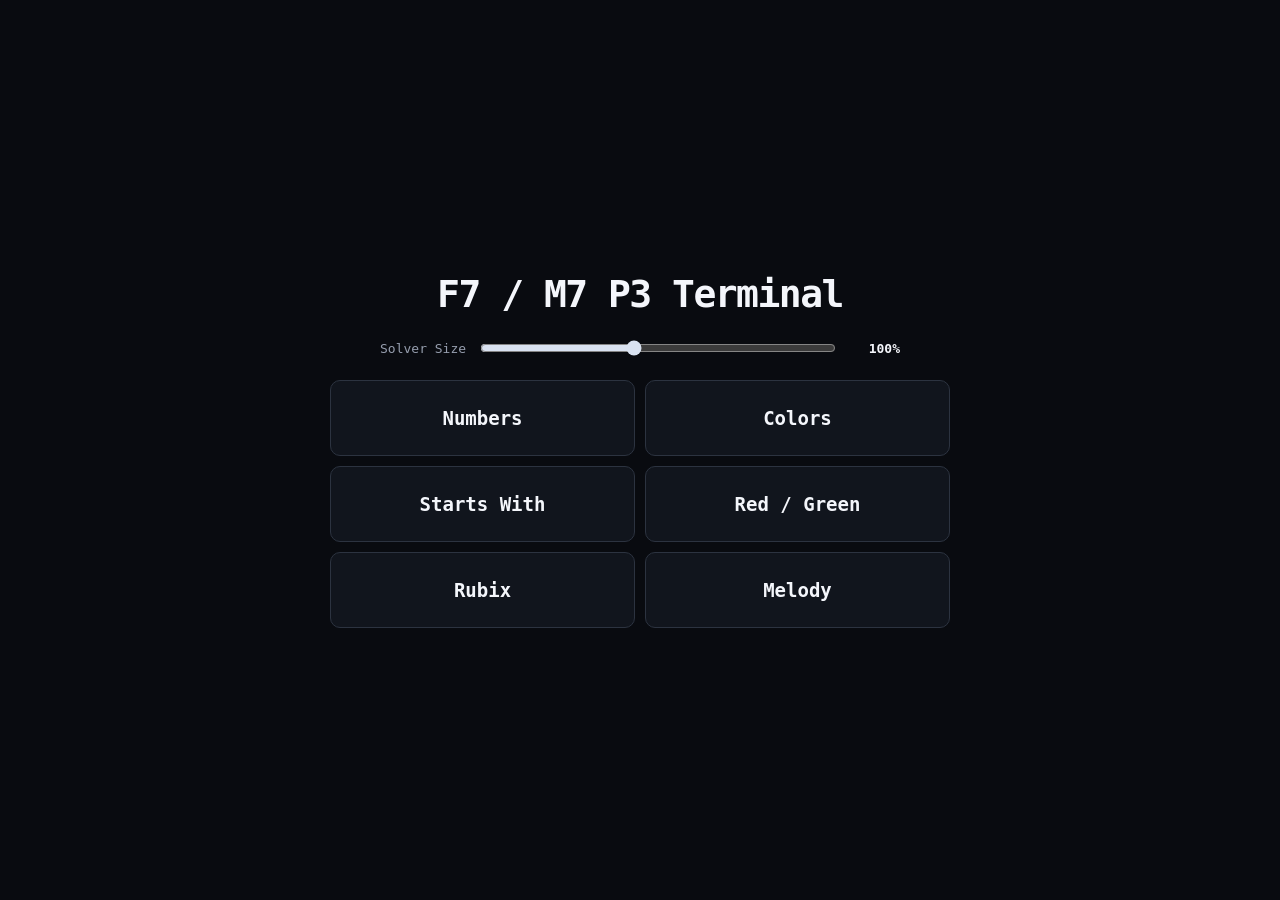
==== commit a67a02d7: "Simplify terminal solver display and add size control" ====
--- a/hypixel-terminal/index.html
+++ b/hypixel-terminal/index.html
@@ -9,6 +9,13 @@
 <body>
   <main id="selectionScreen" class="screen selection-screen">
     <h1>F7 / M7 P3 Terminal</h1>
+
+    <label class="size-control">
+      <span>Solver Size</span>
+      <input id="sizeRange" type="range" min="70" max="140" step="5" value="100">
+      <strong id="sizeValue">100%</strong>
+    </label>
+
     <div class="type-grid">
       <button data-type="numbers">Numbers</button>
       <button data-type="colors">Colors</button>
@@ -20,9 +27,14 @@
   </main>
 
   <main id="gameScreen" class="screen game-screen hidden">
-    <button id="gameTitle" class="game-title" type="button"></button>
-    <div id="grid" class="inventory-grid" aria-label="Terminal solver"></div>
+    <h2 id="gameTitle" class="game-title"></h2>
+    <div id="grid" class="solver-grid" aria-label="Terminal solver"></div>
     <div id="timer" class="timer">0.000</div>
+
+    <div class="back-row">
+      <span class="esc-hint"><kbd>Esc</kbd></span>
+      <button id="backButton" class="back-button" type="button">戻る</button>
+    </div>
   </main>
 
   <script src="app.js"></script>
--- a/hypixel-terminal/style.css
+++ b/hypixel-terminal/style.css
@@ -1,13 +1,16 @@
 :root {
   color-scheme: dark;
   --bg: #090b10;
+  --panel: #11151d;
+  --line: #2c3340;
   --text: #f4f6fb;
-  --muted: #9299a8;
-  --slot: clamp(38px, 6vw, 58px);
-  --green: #65ff84;
+  --muted: #969eae;
+  --solver-size: 100%;
+  --green: #66ff83;
   --yellow: #ffd85c;
-  --orange: #ff9c54;
-  --blue: #6aa2ff;
+  --orange: #ff9d55;
+  --blue: #67a0ff;
+  --magenta: #ee5aca;
 }
 
 * {
@@ -25,65 +28,86 @@
 
 body {
   min-height: 100vh;
-  background:
-    radial-gradient(circle at 50% 0%, rgba(94, 118, 255, 0.08), transparent 34rem),
-    #090b10;
+}
+
+button,
+input {
+  font: inherit;
 }
 
 button {
-  font: inherit;
+  color: inherit;
+}
+
+.hidden {
+  display: none !important;
 }
 
 .screen {
-  width: min(100% - 24px, 820px);
+  width: min(100% - 24px, 860px);
   min-height: 100vh;
   margin: 0 auto;
 }
 
-.hidden {
-  display: none !important;
-}
-
 .selection-screen {
   display: flex;
   flex-direction: column;
   justify-content: center;
-  padding: 42px 0;
+  gap: 22px;
+  padding: 36px 0;
 }
 
 .selection-screen h1 {
-  margin: 0 0 26px;
+  margin: 0;
   text-align: center;
   font-size: clamp(24px, 5vw, 38px);
   letter-spacing: -0.04em;
 }
 
+.size-control {
+  display: grid;
+  grid-template-columns: auto minmax(120px, 1fr) 54px;
+  align-items: center;
+  gap: 12px;
+  width: min(100%, 520px);
+  margin: 0 auto;
+  color: var(--muted);
+  font-size: 13px;
+}
+
+.size-control input {
+  width: 100%;
+  accent-color: #d9e2f1;
+}
+
+.size-control strong {
+  color: var(--text);
+  text-align: right;
+  font-weight: 700;
+}
+
 .type-grid {
   display: grid;
   grid-template-columns: repeat(2, minmax(0, 1fr));
-  gap: 12px;
+  gap: 10px;
+  width: min(100%, 620px);
+  margin: 0 auto;
 }
 
 .type-grid button {
-  min-height: 86px;
-  border: 1px solid #2d3442;
-  border-radius: 12px;
-  background: #11151d;
-  color: #e9edf5;
+  min-height: 76px;
+  border: 1px solid var(--line);
+  border-radius: 10px;
+  background: var(--panel);
   cursor: pointer;
-  font-size: clamp(16px, 2.5vw, 20px);
-  font-weight: 700;
-  transition: 120ms ease;
+  font-size: clamp(15px, 2.3vw, 19px);
+  font-weight: 700;
+  transition: 110ms ease;
 }
 
 .type-grid button:hover {
-  border-color: #59657e;
-  background: #171d28;
-  transform: translateY(-1px);
-}
-
-.type-grid button:active {
-  transform: translateY(0);
+  border-color: #586276;
+  background: #171c25;
 }
 
 .game-screen {
@@ -95,239 +119,179 @@
 }
 
 .game-title {
-  margin: 0 0 18px;
+  margin: 0 0 20px;
+  font-size: clamp(22px, 4vw, 32px);
+  line-height: 1;
+  letter-spacing: -0.04em;
+}
+
+.solver-grid {
+  --cell: calc(52px * var(--scale, 1));
+  display: grid;
+  grid-template-columns: repeat(var(--cols, 7), var(--cell));
+  grid-auto-rows: var(--cell);
+  gap: calc(4px * var(--scale, 1));
+  width: max-content;
+  max-width: 100%;
+}
+
+.solver-cell {
+  position: relative;
+  display: flex;
+  align-items: center;
+  justify-content: center;
+  width: var(--cell);
+  height: var(--cell);
   padding: 0;
   border: 0;
+  border-radius: calc(3px * var(--scale, 1));
   background: transparent;
-  color: var(--text);
-  cursor: pointer;
-  font-size: clamp(22px, 4vw, 34px);
-  font-weight: 800;
-  letter-spacing: -0.04em;
-}
-
-.inventory-grid {
-  display: grid;
-  grid-template-columns: repeat(9, var(--slot));
-  grid-auto-rows: var(--slot);
-  gap: 4px;
-  width: max-content;
-  max-width: 100%;
-  padding: 10px;
-  border: 2px solid #3d4350;
-  border-top-color: #646d7d;
-  border-left-color: #646d7d;
-  background: #252b35;
-  box-shadow:
-    inset 0 0 0 2px #11151c,
-    0 18px 40px rgba(0, 0, 0, 0.32);
-  touch-action: manipulation;
-}
-
-.slot {
-  position: relative;
-  display: flex;
-  align-items: center;
-  justify-content: center;
-  min-width: 0;
-  min-height: 0;
-  padding: 0;
-  border: 0;
-  border-radius: 1px;
-  background: linear-gradient(135deg, #1d222b, #262c36 52%, #151920);
-  box-shadow:
-    inset 2px 2px #10151c,
-    inset -2px -2px #39414d;
-  color: #fff;
+  color: white;
   cursor: default;
   user-select: none;
-}
-
-.slot.interactive {
+  touch-action: manipulation;
+}
+
+.solver-cell.visible {
   cursor: pointer;
 }
 
-.slot.interactive:hover {
-  filter: brightness(1.12);
-}
-
-.slot.solved {
-  opacity: 0.17;
-}
-
-.slot::after {
-  content: "";
-  position: absolute;
-  inset: 2px;
-  z-index: 5;
-  pointer-events: none;
-}
-
-.slot.solver-1::after {
-  border: 3px solid var(--green);
-  box-shadow: inset 0 0 14px rgba(101,255,132,.18), 0 0 12px rgba(101,255,132,.22);
-}
-
-.slot.solver-2::after {
-  border: 3px solid var(--yellow);
-}
-
-.slot.solver-3::after {
-  border: 3px solid var(--orange);
-}
-
-.slot.solver-target::after,
-.slot.solver-positive::after {
-  border: 3px solid var(--green);
-  background: rgba(101,255,132,.06);
-}
-
-.slot.solver-negative::after {
-  border: 3px solid var(--blue);
-  background: rgba(106,162,255,.06);
-}
-
-.pane {
-  position: absolute;
-  inset: 8px;
-  border: 2px solid rgba(255,255,255,.18);
-  background: var(--pane-color, #c44);
-  box-shadow:
-    inset 0 0 0 3px rgba(0,0,0,.18),
-    inset 0 0 10px rgba(255,255,255,.1);
-}
-
-.slot-count {
-  position: absolute;
-  right: 5px;
-  bottom: 3px;
-  z-index: 4;
-  font-size: clamp(10px, 1.7vw, 14px);
-  font-weight: 900;
-  text-shadow: 1px 1px #000, -1px 1px #000, 1px -1px #000;
-}
-
-.solver-number {
-  position: relative;
-  z-index: 6;
-  font-size: clamp(15px, 2vw, 20px);
-  font-weight: 900;
-  text-shadow: 1px 1px #000;
-}
-
-.item-icon {
-  position: absolute;
-  width: 64%;
-  height: 64%;
-  transform: rotate(-6deg);
-  border: 2px solid rgba(255,255,255,.22);
-  border-radius: 5px;
-  background:
-    linear-gradient(135deg, rgba(255,255,255,.28), transparent 30%),
-    var(--item-color, #7d8aa6);
-  box-shadow:
-    inset -4px -4px rgba(0,0,0,.16),
-    2px 3px rgba(0,0,0,.28);
-}
-
-.item-initials {
-  position: relative;
-  z-index: 3;
-  max-width: 82%;
-  font-size: clamp(9px, 1.45vw, 12px);
-  font-weight: 900;
-  text-align: center;
-  text-shadow: 1px 1px #000;
-}
-
-.item-name {
-  position: absolute;
-  left: 2px;
-  right: 2px;
-  bottom: 2px;
-  z-index: 4;
-  overflow: hidden;
-  font-size: clamp(6px, 1vw, 8px);
-  font-weight: 700;
-  text-align: center;
-  text-overflow: ellipsis;
-  white-space: nowrap;
-  text-shadow: 1px 1px #000;
-}
-
-.melody-column::before {
+.solver-cell.visible::before {
   content: "";
   position: absolute;
   inset: 0;
-  background: rgba(255, 98, 215, .10);
-  box-shadow: inset 0 0 0 1px rgba(255, 98, 215, .24);
-}
-
-.melody-marker {
+  border: calc(3px * var(--scale, 1)) solid var(--solver-color, var(--green));
+  border-radius: inherit;
+  background: color-mix(in srgb, var(--solver-color, var(--green)) 13%, transparent);
+  box-shadow: inset 0 0 calc(14px * var(--scale, 1)) color-mix(in srgb, var(--solver-color, var(--green)) 13%, transparent);
+}
+
+.solver-cell.visible:hover::before {
+  background: color-mix(in srgb, var(--solver-color, var(--green)) 20%, transparent);
+}
+
+.solver-cell.order-1 {
+  --solver-color: var(--green);
+}
+
+.solver-cell.order-2 {
+  --solver-color: var(--yellow);
+}
+
+.solver-cell.order-3 {
+  --solver-color: var(--orange);
+}
+
+.solver-cell.negative {
+  --solver-color: var(--blue);
+}
+
+.solver-cell.column::after {
+  content: "";
   position: absolute;
-  inset: 8px;
-  background: #d345bf;
-  border: 2px solid rgba(255,255,255,.28);
+  inset: calc(-2px * var(--scale, 1));
+  z-index: -1;
+  border-radius: calc(4px * var(--scale, 1));
+  background: color-mix(in srgb, var(--magenta) 10%, transparent);
+  box-shadow: inset 0 0 0 1px color-mix(in srgb, var(--magenta) 35%, transparent);
+}
+
+.solver-label {
+  position: relative;
+  z-index: 2;
+  font-size: calc(18px * var(--scale, 1));
+  font-weight: 900;
+  line-height: 1;
+  text-shadow: 1px 1px 0 #000;
+}
+
+.melody-runner,
+.melody-target {
+  position: absolute;
+  inset: calc(9px * var(--scale, 1));
+  border-radius: calc(2px * var(--scale, 1));
 }
 
 .melody-runner {
-  position: absolute;
-  inset: 8px;
   background: #68d85c;
-  border: 2px solid rgba(255,255,255,.34);
-  box-shadow: 0 0 14px rgba(104,216,92,.36);
-}
-
-.melody-button {
-  position: absolute;
-  inset: 10px 7px;
-  background: #944935;
-  border: 2px solid rgba(255,255,255,.24);
-}
-
-.melody-button.active {
-  background: #78b54f;
+  box-shadow: 0 0 calc(12px * var(--scale, 1)) rgba(104, 216, 92, .35);
+}
+
+.melody-target {
+  background: var(--magenta);
 }
 
 .timer {
-  margin-top: 18px;
-  color: #e9edf7;
+  margin-top: 20px;
   font-size: clamp(24px, 5vw, 38px);
   font-weight: 800;
+  font-variant-numeric: tabular-nums;
   letter-spacing: -0.04em;
-  font-variant-numeric: tabular-nums;
 }
 
 .game-screen.complete .timer {
-  color: #8cff9e;
+  color: #87ff9b;
+}
+
+.back-row {
+  display: flex;
+  align-items: center;
+  gap: 8px;
+  margin-top: 14px;
+}
+
+kbd,
+.back-button {
+  min-height: 34px;
+  border: 1px solid var(--line);
+  border-radius: 7px;
+  background: #10141b;
+  color: #cbd2df;
+}
+
+kbd {
+  display: inline-flex;
+  min-width: 48px;
+  align-items: center;
+  justify-content: center;
+  padding: 0 10px;
+  border-bottom-width: 2px;
+  font-size: 12px;
+  font-weight: 700;
+}
+
+.back-button {
+  padding: 0 14px;
+  cursor: pointer;
+  font-size: 12px;
+  font-weight: 700;
+}
+
+.back-button:hover {
+  border-color: #596276;
+  background: #171c25;
 }
 
 @media (max-width: 620px) {
-  :root {
-    --slot: min(9.2vw, 48px);
-  }
-
   .screen {
-    width: min(100% - 14px, 820px);
+    width: min(100% - 14px, 860px);
   }
 
   .type-grid {
     grid-template-columns: 1fr;
-    gap: 9px;
+    gap: 8px;
   }
 
   .type-grid button {
-    min-height: 68px;
-  }
-
-  .inventory-grid {
-    gap: 2px;
-    padding: 6px;
-  }
-
-  .pane,
-  .melody-marker,
-  .melody-runner {
-    inset: 6px;
-  }
-}
+    min-height: 62px;
+  }
+
+  .size-control {
+    grid-template-columns: 82px 1fr 46px;
+    gap: 8px;
+  }
+
+  .solver-grid {
+    --cell: min(calc(52px * var(--scale, 1)), calc((100vw - 30px) / var(--cols, 7) - 4px));
+  }
+}
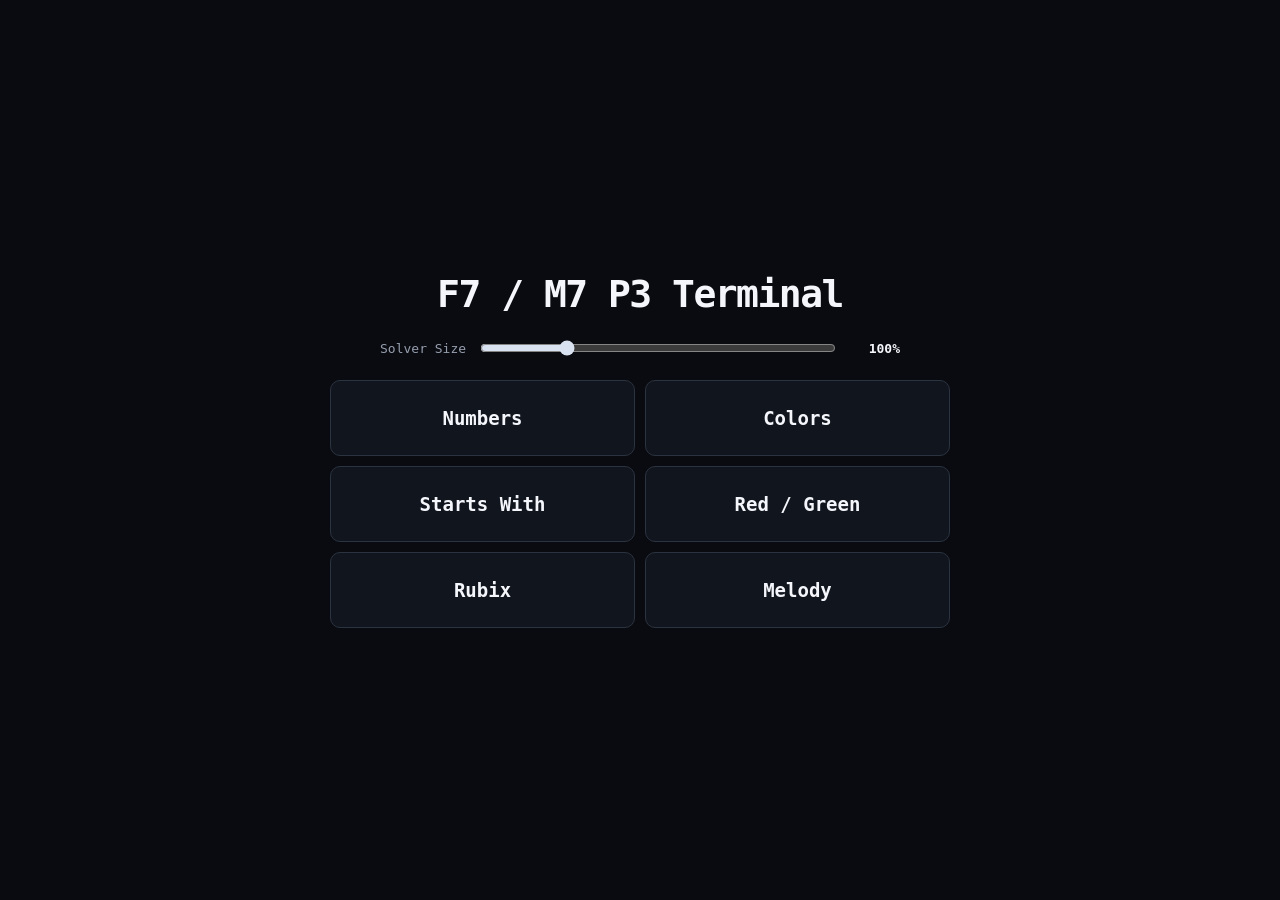
==== commit 6c7e808c: "Refine terminal controls and solid background color" ====
--- a/hypixel-terminal/index.html
+++ b/hypixel-terminal/index.html
@@ -12,7 +12,7 @@
 
     <label class="size-control">
       <span>Solver Size</span>
-      <input id="sizeRange" type="range" min="70" max="140" step="5" value="100">
+      <input id="sizeRange" type="range" min="70" max="200" step="5" value="100">
       <strong id="sizeValue">100%</strong>
     </label>
 
@@ -32,8 +32,7 @@
     <div id="timer" class="timer">0.000</div>
 
     <div class="back-row">
-      <span class="esc-hint"><kbd>Esc</kbd></span>
-      <button id="backButton" class="back-button" type="button">戻る</button>
+      <button id="backButton" class="back-button" type="button">Back</button>
     </div>
   </main>
 
--- a/hypixel-terminal/style.css
+++ b/hypixel-terminal/style.css
@@ -126,7 +126,7 @@
 }
 
 .solver-grid {
-  --cell: calc(52px * var(--scale, 1));
+  --cell: calc(58px * var(--scale, 1));
   display: grid;
   grid-template-columns: repeat(var(--cols, 7), var(--cell));
   grid-auto-rows: var(--cell);
@@ -213,11 +213,13 @@
 }
 
 .melody-runner {
+  z-index: 2;
   background: #68d85c;
   box-shadow: 0 0 calc(12px * var(--scale, 1)) rgba(104, 216, 92, .35);
 }
 
 .melody-target {
+  z-index: 1;
   background: var(--magenta);
 }
 
@@ -240,30 +242,15 @@
   margin-top: 14px;
 }
 
-kbd,
 .back-button {
-  min-height: 34px;
+  min-height: 36px;
+  padding: 0 18px;
   border: 1px solid var(--line);
   border-radius: 7px;
   background: #10141b;
   color: #cbd2df;
-}
-
-kbd {
-  display: inline-flex;
-  min-width: 48px;
-  align-items: center;
-  justify-content: center;
-  padding: 0 10px;
-  border-bottom-width: 2px;
-  font-size: 12px;
-  font-weight: 700;
-}
-
-.back-button {
-  padding: 0 14px;
   cursor: pointer;
-  font-size: 12px;
+  font-size: 13px;
   font-weight: 700;
 }
 
@@ -292,6 +279,6 @@
   }
 
   .solver-grid {
-    --cell: min(calc(52px * var(--scale, 1)), calc((100vw - 30px) / var(--cols, 7) - 4px));
-  }
-}
+    --cell: min(calc(58px * var(--scale, 1)), calc((100vw - 30px) / var(--cols, 7) - 4px));
+  }
+}
